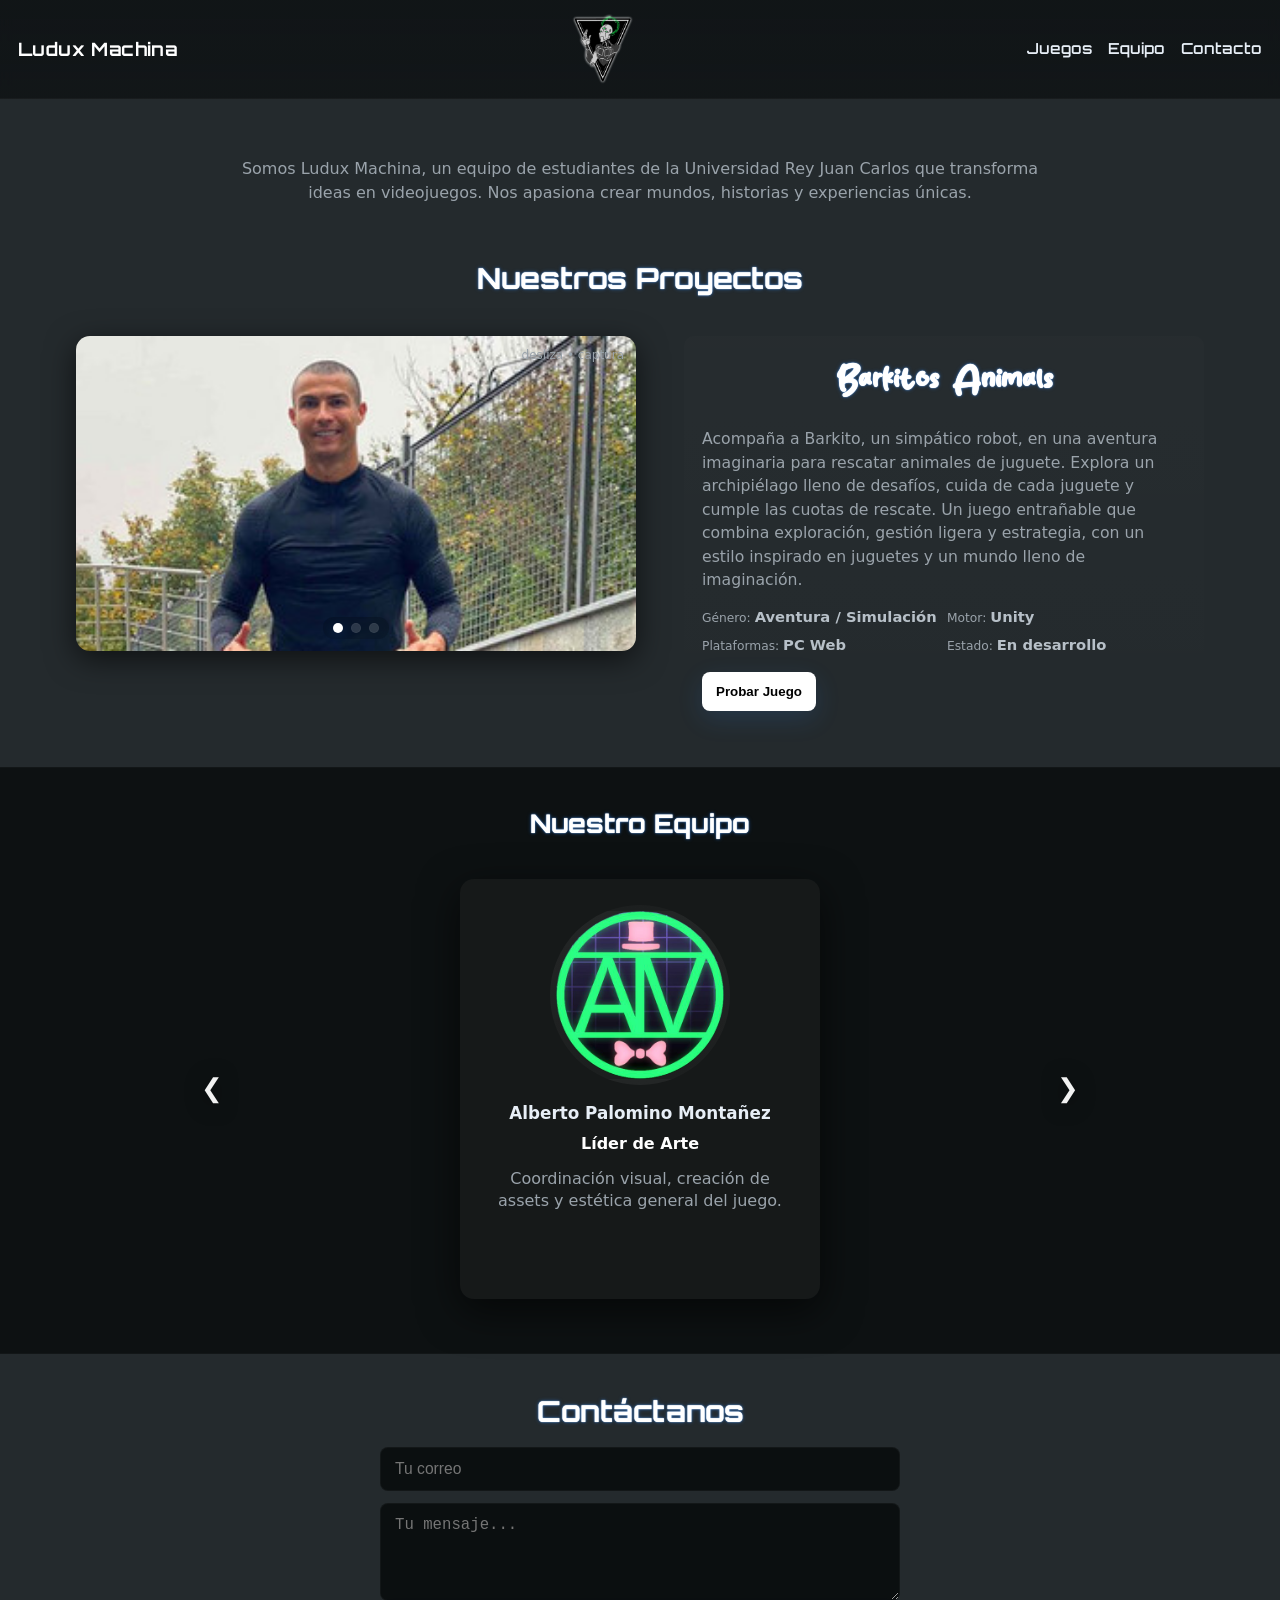
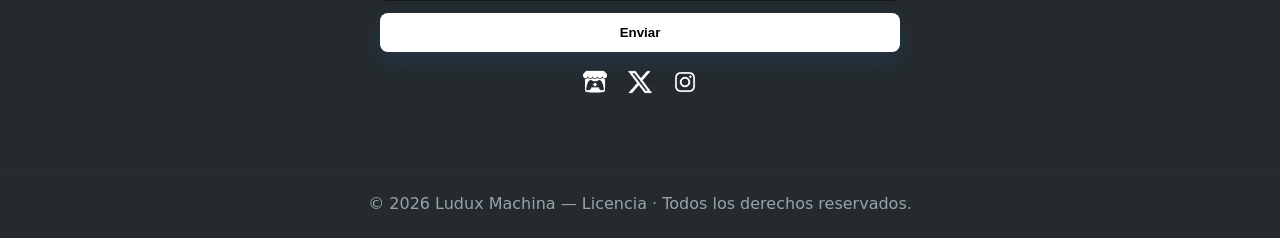
==== index.html @ 6dddde3b "Add files via upload" ====
<!DOCTYPE html>
<html lang="es">
<head>
  <meta charset="utf-8" />
  <meta name="viewport" content="width=device-width,initial-scale=1" />
  <title>Ludux Machina</title>
  <link rel="stylesheet" href="css/style.css" />
</head>
<body>

  <nav>
    
    <div class="logo">Ludux Machina</div>
    <img src="img/logo.png" alt="Ludux Machina Logo" style="height:70px; text-align:center;">
    <div class="nav-links">
      <a href="#juegos">Juegos</a>
      <a href="#equipo">Equipo</a>
      <a href="#contacto">Contacto</a>
    </div>
  </nav>

  <header class="hero">
    <p>Somos Ludux Machina, un equipo de estudiantes de la Universidad Rey Juan Carlos que transforma ideas en videojuegos.
        Nos apasiona crear mundos, historias y experiencias únicas.</p>
  </header>

  <h2 id="games-title" class="title">Nuestros Proyectos</h2>
  <!-- GAMES section -->
  <section id="juegos" class="section games" aria-labelledby="games-title">
    <div class="carousel-wrap" aria-hidden="false">
      <div class="carousel-track" id="carouselTrack">
        <!-- placeholders; replace URLs with real screenshots -->
        <div class="carousel-item"><img src="img/bicho.jpg" alt="Barkitos captura 1"></div>
        <div class="carousel-item"><img src="img/bicho.jpg" alt="Barkitos captura 2"></div>
        <div class="carousel-item"><img src="img/bicho.jpg" alt="Barkitos captura 3"></div>
      </div>

      <div class="dots" id="dots" aria-hidden="false" title="Navegación de capturas"></div>
      <div class="swipe-hint">desliza • captura</div>
    </div>

    <aside class="game-info" role="complementary">
      <h2 id="game-title">Barkitos Animals</h2>
        <p>Acompaña a Barkito, un simpático robot, en una aventura imaginaria para rescatar animales de juguete. Explora un archipiélago lleno de desafíos, cuida de cada juguete y cumple las cuotas de rescate.
            Un juego entrañable que combina exploración, gestión ligera y estrategia, con un estilo inspirado en juguetes y un mundo lleno de imaginación.
        </p>
      <div class="meta">
        <div><small>Género: </small><strong>Aventura / Simulación</strong></div>
        <div><small>Motor: </small><strong>Unity</strong></div>
        <div><small>Plataformas: </small><strong>PC Web</strong></div>
        <div><small>Estado: </small><strong>En desarrollo</strong></div>
      </div>
    <!-- Botón para probar el juego -->
        <button id="playGameBtn" class="btn" style="margin-top:16px; color:#000">Probar Juego</button>
    </aside>
    </section>

    <!-- Modal -->
    <div id="gameModal" style="display:none; position:fixed; top:0; left:0; width:100%; height:100%; background:rgba(0,0,0,0.85); justify-content:center; align-items:center; z-index:1000;">
    <div style="position:relative; width:95%; max-width:1200px; aspect-ratio:16/9; background:#000; border-radius:12px; overflow:hidden;">
        <button id="closeModal" style="position:absolute; top:10px; right:12px; z-index:10; font-size:24px; color:#fff; background:transparent; border:none; cursor:pointer;">&times;</button>
        <iframe src="https://itch.io/embed-upload/15292426?color=333333" allowfullscreen
        style="width:100%; height:100%; border:0; display:block;"></iframe>
    </div>
    </div>

  <!-- TEAM section -->
  <section id="equipo" class="team" aria-labelledby="team-title">
    <h2 id="team-title" class="title">Nuestro Equipo</h2>

    <div class="team-shell" role="region" aria-roledescription="carrusel de equipo" aria-label="Miembros del equipo">
      <button class="arrow-btn arrow-left" id="prevBtn" aria-label="Anterior miembro">&#10094;</button>

      <div id="memberArea" class="member-card" aria-live="polite">
        <!-- content injected by JS -->
        <div class="member-photo"><img src="img/bicho.jpg" alt=""></div>
        <div class="member-name">Nombre Apellido</div>
        <div class="member-role">Rol</div>
        <div class="member-bio">Breve descripción del rol y responsabilidades dentro del equipo.</div>
      </div>

      <button class="arrow-btn arrow-right" id="nextBtn" aria-label="Siguiente miembro">&#10095;</button>
    </div>
  </section>

  <!-- CONTACT -->
  <section id="contacto" class="contact">
    <h2 class="title">Contáctanos</h2>
    <form id="contactForm" 
          action="https://formspree.io/f/mkgknqwv" 
          method="POST">
      <input type="email" name="email" placeholder="Tu correo" required>
      <textarea name="message" rows="4" placeholder="Tu mensaje..." required></textarea>
      <button class="btn" type="submit" style="color: #000;">Enviar</button>
    </form>

    <div style="text-align:center; margin-top:18px;">
        <a class="social" href="https://ludux-machina.itch.io/" aria-label="Itch.io"><img src="img/rss/itch.png" alt="Itch.io" style="width:24px; height:24px;"></a>
        <a class="social" href="https://x.com/LuduxMachina" aria-label="X"><img src="img/rss/tw.png" alt="X" style="width:24px; height:24px;"></a>
        <a class="social" href="https://www.instagram.com/luduxmachina/#" aria-label="IG"><img src="img/rss/ig.png" alt="Instagram" style="width:24px; height:24px;"></a>
    </div>
  </section>

  <footer>
    © <span id="year"></span> Ludux Machina — Licencia &middot; Todos los derechos reservados.
  </footer>

  <script>
    // ---------- YEAR ----------
    document.getElementById('year').textContent = new Date().getFullYear();

    // ---------- Game carousel ----------
    (function(){
      const track = document.getElementById('carouselTrack');
      const items = Array.from(track.children);
      const dotsContainer = document.getElementById('dots');
      const itemWidth = 560; // same as CSS width
      let current = 0;
      let autoplay = true;
      let timer = null;

      // create dots
      items.forEach((it, i) => {
        const d = document.createElement('div');
        d.className = 'dot' + (i===0 ? ' active' : '');
        d.dataset.index = i;
        d.addEventListener('click', ()=> { goTo(i); restart(); });
        dotsContainer.appendChild(d);
      });
      const dots = Array.from(dotsContainer.children);

      function update(){
        track.style.transform = `translateX(${ -current * itemWidth }px)`;
        dots.forEach((d, i) => d.classList.toggle('active', i===current));
      }

      function goTo(i){
        current = (i + items.length) % items.length;
        update();
      }

      function next(){
        current = (current + 1) % items.length;
        update();
      }

      function restart(){
        autoplay = true;
        clearInterval(timer);
        timer = setInterval(()=>{ next(); }, 4200);
      }

      // swipe support (mobile)
      let startX = null;
      track.addEventListener('touchstart', (e)=>{
        startX = e.touches[0].clientX;
        clearInterval(timer); autoplay = false;
      }, {passive:true});
      track.addEventListener('touchend', (e)=>{
        if (startX === null) return;
        const dx = (e.changedTouches[0].clientX - startX);
        if (dx > 30) { current = (current - 1 + items.length) % items.length; }
        else if (dx < -30) { current = (current + 1) % items.length; }
        update();
        startX = null;
        restart();
      });

      // mouse drag support (desktop)
      let isDown = false, startClientX = 0;
      track.addEventListener('mousedown', (e)=>{
        isDown = true; startClientX = e.clientX; clearInterval(timer);
      });
      window.addEventListener('mouseup', (e)=>{
        if (!isDown) return; isDown = false;
        const dx = e.clientX - startClientX;
        if (dx > 40) current = (current - 1 + items.length) % items.length;
        else if (dx < -40) current = (current + 1) % items.length;
        update(); restart();
      });

      // autoplay
      restart();
    })();

    // ---------- Team carousel (one-by-one with left/right arrows) ----------
    (function(){
      const members = [
        { name: "Alberto Palomino Montañez", role: "Líder de Arte", bio: "Coordinación visual, creación de assets y estética general del juego.", img: "img/MembersImage/Alvert.jpg" },
        { name: "Miguel Lázaro Gil", role: "Líder de Programación", bio: "Arquitectura del código, control de juego e implementación de mecánicas.", img: "img/MembersImage/mig.png" },
        { name: "Alba Poza Vela", role: "Artista / Programadora", bio: "Creación de assets, UI y animación.", img: "img/MembersImage/Alvert.jpg" },
        { name: "Julio Hornos Rodriguez", role: "Artista", bio: "Creación de assets 2D y 3D, fondos y animación.", img: "img/MembersImage/julio.png" },
        { name: "Alvaro Codorniu", role: "Artista", bio: "Diseño visual y animaciones 3D.", img: "img/MembersImage/Alvert.jpg" },
        { name: "Francisco Peña Caldito", role: "Programador", bio: "Implementación de mecánicas, UI y optimización.", img: "img/MembersImage/Alvert.jpg" }
      ];

      let memberArea = document.getElementById('memberArea');
      const prevBtn = document.getElementById('prevBtn');
      const nextBtn = document.getElementById('nextBtn');
      let idx = 0;
      let animating = false;

      function renderMember(newIdx, direction){
        if (animating) return;
        animating = true;
        const nextData = members[newIdx];

        // create new card element (for animation)
        const newCard = memberArea.cloneNode(true);
        // fill new
        newCard.querySelector('.member-photo img').src = nextData.img;
        newCard.querySelector('.member-photo img').alt = nextData.name;
        newCard.querySelector('.member-name').textContent = nextData.name;
        newCard.querySelector('.member-role').textContent = nextData.role;
        newCard.querySelector('.member-bio').textContent = nextData.bio;

        if (direction === 'right'){
            newCard.classList.add('enter-right');
        } else {
            newCard.classList.add('enter-left');
        }

        // position new card (insert after current)
        memberArea.parentNode.insertBefore(newCard, memberArea.nextSibling);

        // animate old card out
        if (direction === 'right'){ 
            memberArea.classList.add('leave-right'); /* ANTES: leave-left */
        } else { 
            memberArea.classList.add('leave-left'); /* ANTES: leave-right */
        }

        // after animation, remove old and keep new as #memberArea
        setTimeout(()=>{
            memberArea.remove();

            newCard.id = 'memberArea';

            memberArea = newCard; 

            animating = false;
        }, 480);

        idx = newIdx;
      }

      function attachEventsToButtons(){
        // reassign element variables
        const newPrev = document.getElementById('prevBtn');
        const newNext = document.getElementById('nextBtn');
        // click handlers already attached below, they use global idx and functions
      }

      function goNext(){
        const nextIdx = (idx + 1) % members.length;
        renderMember(nextIdx, 'right');
      }
      function goPrev(){
        const prevIdx = (idx - 1 + members.length) % members.length;
        renderMember(prevIdx, 'left');
      }

      // initial populate
      (function init(){
        const m = members[0];
        memberArea.querySelector('.member-photo img').src = m.img;
        memberArea.querySelector('.member-photo img').alt = m.name;
        memberArea.querySelector('.member-name').textContent = m.name;
        memberArea.querySelector('.member-role').textContent = m.role;
        memberArea.querySelector('.member-bio').textContent = m.bio;
      })();

      prevBtn.addEventListener('click', ()=> { if (!animating) goPrev(); });
      nextBtn.addEventListener('click', ()=> { if (!animating) goNext(); });

      // keyboard arrows
      window.addEventListener('keydown', (e)=>{
        if (e.key === 'ArrowLeft') prevBtn.click();
        if (e.key === 'ArrowRight') nextBtn.click();
      });
    })();
    
    //para el iFrame
    const playBtn = document.getElementById('playGameBtn');
    const modal = document.getElementById('gameModal');
    const closeModal = document.getElementById('closeModal');

    playBtn.addEventListener('click', () => {
    modal.style.display = 'flex';
    });

    closeModal.addEventListener('click', () => {
    modal.style.display = 'none';
    });

    // Opcional: cerrar modal al hacer clic fuera del contenido
    modal.addEventListener('click', (e) => {
    if(e.target === modal) modal.style.display = 'none';
    });
  </script>
</body>
</html>
---- css/style.css ----
@import url('https://fonts.googleapis.com/css2?family=Orbitron:wght@400;500;700&display=swap');
@font-face {
  font-family: 'Cakecafe';
  src: url('../fonts/Cakecafe.ttf') format('truetype');
  font-weight: normal;
  font-style: normal;
  font-display: swap;
}

:root{
  --bg:#242a2d;
  --card:#161919;
  --accent:#ffffff;
  --muted:#9aa3ab;
  --text:#e7eef6;
}
*{box-sizing:border-box}
html,body{height:100%;margin:0;font-family:Inter, Rubik, system-ui, -apple-system, "Segoe UI", Roboto, "Helvetica Neue", Arial;}
body{
  background:var(--bg);
  color:var(--text);
  -webkit-font-smoothing:antialiased;
  -moz-osx-font-smoothing:grayscale;
  line-height:1.5;
}

/* NAV */
nav{
  position:sticky; top:0; z-index:80;
  background:linear-gradient(180deg, rgba(15,19,21,0.9), rgba(15,19,21,0.85));
  border-bottom:1px solid rgba(255,255,255,0.03);
  backdrop-filter: blur(6px);
  font-family: 'Orbitron', sans-serif;
  display:flex; align-items:center; justify-content:space-between;
  padding:14px 18px;
}
.logo{font-family: 'Orbitron', sans-serif; font-weight:700; color:var(--accent); font-size:1.15rem; letter-spacing:0.4px}
.nav-links{display:flex; gap:16px; align-items:center}
.nav-links a{color:var(--text); text-decoration:none; font-weight:600; font-size:0.95rem}
.nav-links a:hover{color:var(--accent)}

/* HERO */
.hero{padding:48px 18px 28px; text-align:center}
.hero h1{font-family:Rubik,Inter; margin:0; font-size:2.2rem; color:var(--accent)}
.hero p{max-width:820px;margin:10px auto 0;color:var(--muted); font-size:1rem}

/* LAYOUT: juegos + info (mobile first) */
.section{
  max-width:1200px; margin:36px auto; padding:0 18px;
}

/* JUEGOS: carousel left, info right on wide screens */
.games {
  display:flex; flex-direction:column; gap:20px; align-items:center;
}

@media(min-width:920px){
  .games{flex-direction:row; align-items:flex-start; justify-content:center; gap:48px}
}

/* carousel visual */
.carousel-wrap{
    width: 560px; 
    height: 315px; 
    border-radius:14px; background:var(--card);
    overflow:hidden; position:relative; box-shadow: 0 8px 30px rgba(0,0,0,0.6);
    display:flex; align-items:center; justify-content:center;
}
.carousel-track{
  display:flex; transition:transform .55s cubic-bezier(.2,.9,.2,1);
  height:100%;
}
.carousel-item{
    min-width: 560px; 
    height: 315px; 
    user-select:none; position:relative;
}
.carousel-item img{
  width:100%; height:100%; object-fit:cover; display:block;
}

/* dots */
.dots{
  position:absolute; bottom:12px; left:50%; transform:translateX(-50%);
  display:flex; gap:8px; align-items:center;
  background:linear-gradient(180deg, rgba(0,0,0,0.18), rgba(0,0,0,0.12));
  padding:6px 10px; border-radius:999px;
  backdrop-filter: blur(6px);
}
.dot{
  width:10px; height:10px; border-radius:50%; background:rgba(255,255,255,0.15);
  border:1px solid rgba(255,255,255,0.04); cursor:pointer;
}
.dot.active{background:var(--accent); box-shadow:0 4px 12px rgba(47,140,255,0.18)}

/* swipe hint (tiny) */
.swipe-hint{position:absolute; top:10px; right:12px; font-size:12px; color:var(--muted)}

.title {
  font-family: 'Orbitron', sans-serif;
  text-align: center;
  color: var(--accent);
  margin-bottom: 24px;
  font-size: 1.8rem;
  text-shadow:
    0 0 1px var(--accent),
    0 0 2px rgba(47,140,255,0.6),
    0 0 4px rgba(47,140,255,0.4);
}

#game-title {
  font-family: 'Cakecafe', sans-serif;
  text-align: center;
  color: var(--accent);
  margin-bottom: 24px;
  font-size: 1.8rem;
  text-shadow:
    0 0 1px var(--accent),
    0 0 2px rgba(47,140,255,0.6),
    0 0 4px rgba(47,140,255,0.4);
}
/* game info box */
.game-info{
  max-width:520px; background:linear-gradient(180deg, rgba(255,255,255,0.01), rgba(255,255,255,0.00));
  padding:18px; border-radius:10px;
}
.game-info h2{margin:6px 0; color:var(--accent); font-size:1.6rem}
.game-info p{color:var(--muted); margin:10px 0 14px; font-size:0.98rem}
.meta{display:grid; gap:6px; grid-template-columns:1fr 1fr; color:#b7c0c8; font-size:0.92rem}
.meta small{color:#9aa3ab}

/* TEAM */
.team{
  margin-top:38px; padding:36px 18px; background:#0d1112; border-top:1px solid rgba(255,255,255,0.02);
  border-bottom:1px solid rgba(255,255,255,0.02);
}
.team h2{text-align:center; color:var(--accent); margin:0 0 18px; font-size:1.6rem}

.team-shell{
    max-width:760px; margin:0 auto; 
    display: grid; 
    place-items: center; 
    position:relative;
    padding:18px 8px;
}

/* central card for a single member */
.member-card{
    width:360px; height:420px; background:var(--card); border-radius:14px; padding:20px;
    box-shadow: 0 12px 40px rgba(0,0,0,0.6);
    display:flex; flex-direction:column; align-items:center; justify-content:flex-start;
    position:relative; overflow:visible;
    grid-column: 1 / 1;
    grid-row: 1 / 1;
}

.member-photo{
  width:180px; height:180px; border-radius:999px; overflow:hidden; margin-top:6px; border:6px solid rgba(255,255,255,0.04);
  background:linear-gradient(180deg, rgba(255,255,255,0.02), rgba(0,0,0,0.12));
  display:flex; align-items:center; justify-content:center;
}
.member-photo img{width:100%; height:100%; object-fit:cover; display:block}

.member-name{margin-top:16px; font-weight:700; color:var(--text); font-size:1.05rem}
.member-role{color:var(--accent); margin-top:6px; font-weight:600}
.member-bio{color:var(--muted); margin-top:12px; text-align:center; padding:0 6px; line-height:1.4}

/* arrows placed outside like the image */
.arrow-btn{
  position:absolute; top:50%; transform:translateY(-50%);
  background:transparent; border:0; color:rgba(255,255,255,0.95);
  width:44px; height:60px; display:flex; align-items:center; justify-content:center;
  font-size:26px; transition:all .18s ease;
  filter:drop-shadow(0 2px 10px rgba(0,0,0,0.6));
}
.arrow-btn:hover{transform:translateY(-50%) scale(1.06)}
.arrow-left{left:-70px}
.arrow-right{right:-70px}

/* for small screens, bring arrows closer */
@media(max-width:520px){
  .arrow-left{left:6px}
  .arrow-right{right:6px}
  .member-card{width:88%; height:auto; padding:18px}
  .member-photo{width:140px; height:140px}
}

/* member animation states (fade + slide) */
.member-card.enter-left{animation:enter-left .52s both cubic-bezier(.2,.9,.2,1)}
.member-card.enter-right{animation:enter-right .52s both cubic-bezier(.2,.9,.2,1)}
.member-card.leave-left{animation:leave-left .48s both cubic-bezier(.2,.9,.2,1)}
.member-card.leave-right{animation:leave-right .48s both cubic-bezier(.2,.9,.2,1)}

@keyframes enter-left{
  from{opacity:0; transform:translateX(-24px) scale(.99)}
  to{opacity:1; transform:translateX(0) scale(1)}
}
@keyframes enter-right{
  from{opacity:0; transform:translateX(24px) scale(.99)}
  to{opacity:1; transform:translateX(0) scale(1)}
}
@keyframes leave-left{
  from{opacity:1; transform:translateX(0) scale(1)}
  to{opacity:0; transform:translateX(30px) scale(.98)}
}
@keyframes leave-right{
  from{opacity:1; transform:translateX(0) scale(1)}
  to{opacity:0; transform:translateX(-30px) scale(.98)}
}

/* CONTACT + FOOTER */
.contact{max-width:720px; margin:36px auto; padding:0 18px 36px}
.contact h2{color:var(--accent); text-align:center; margin-bottom:14px}
.contact form{display:flex; flex-direction:column; gap:12px; max-width:520px; margin:0 auto}
input,textarea{
  background:#0b0f10; border:1px solid rgba(255,255,255,0.03); color:var(--text);
  padding:12px 14px; border-radius:8px; font-size:0.98rem;
}
.btn{
  background:var(--accent); border:0; color:white; padding:12px 14px; border-radius:8px; font-weight:700; cursor:pointer;
  box-shadow: 0 8px 26px rgba(47,140,255,0.14);
}

footer{padding:18px; color:#97a3ab; text-align:center; border-top:1px solid rgba(255,255,255,0.02)}
a.social{color:var(--accent); margin:0 8px; text-decoration:none; font-size:18px}
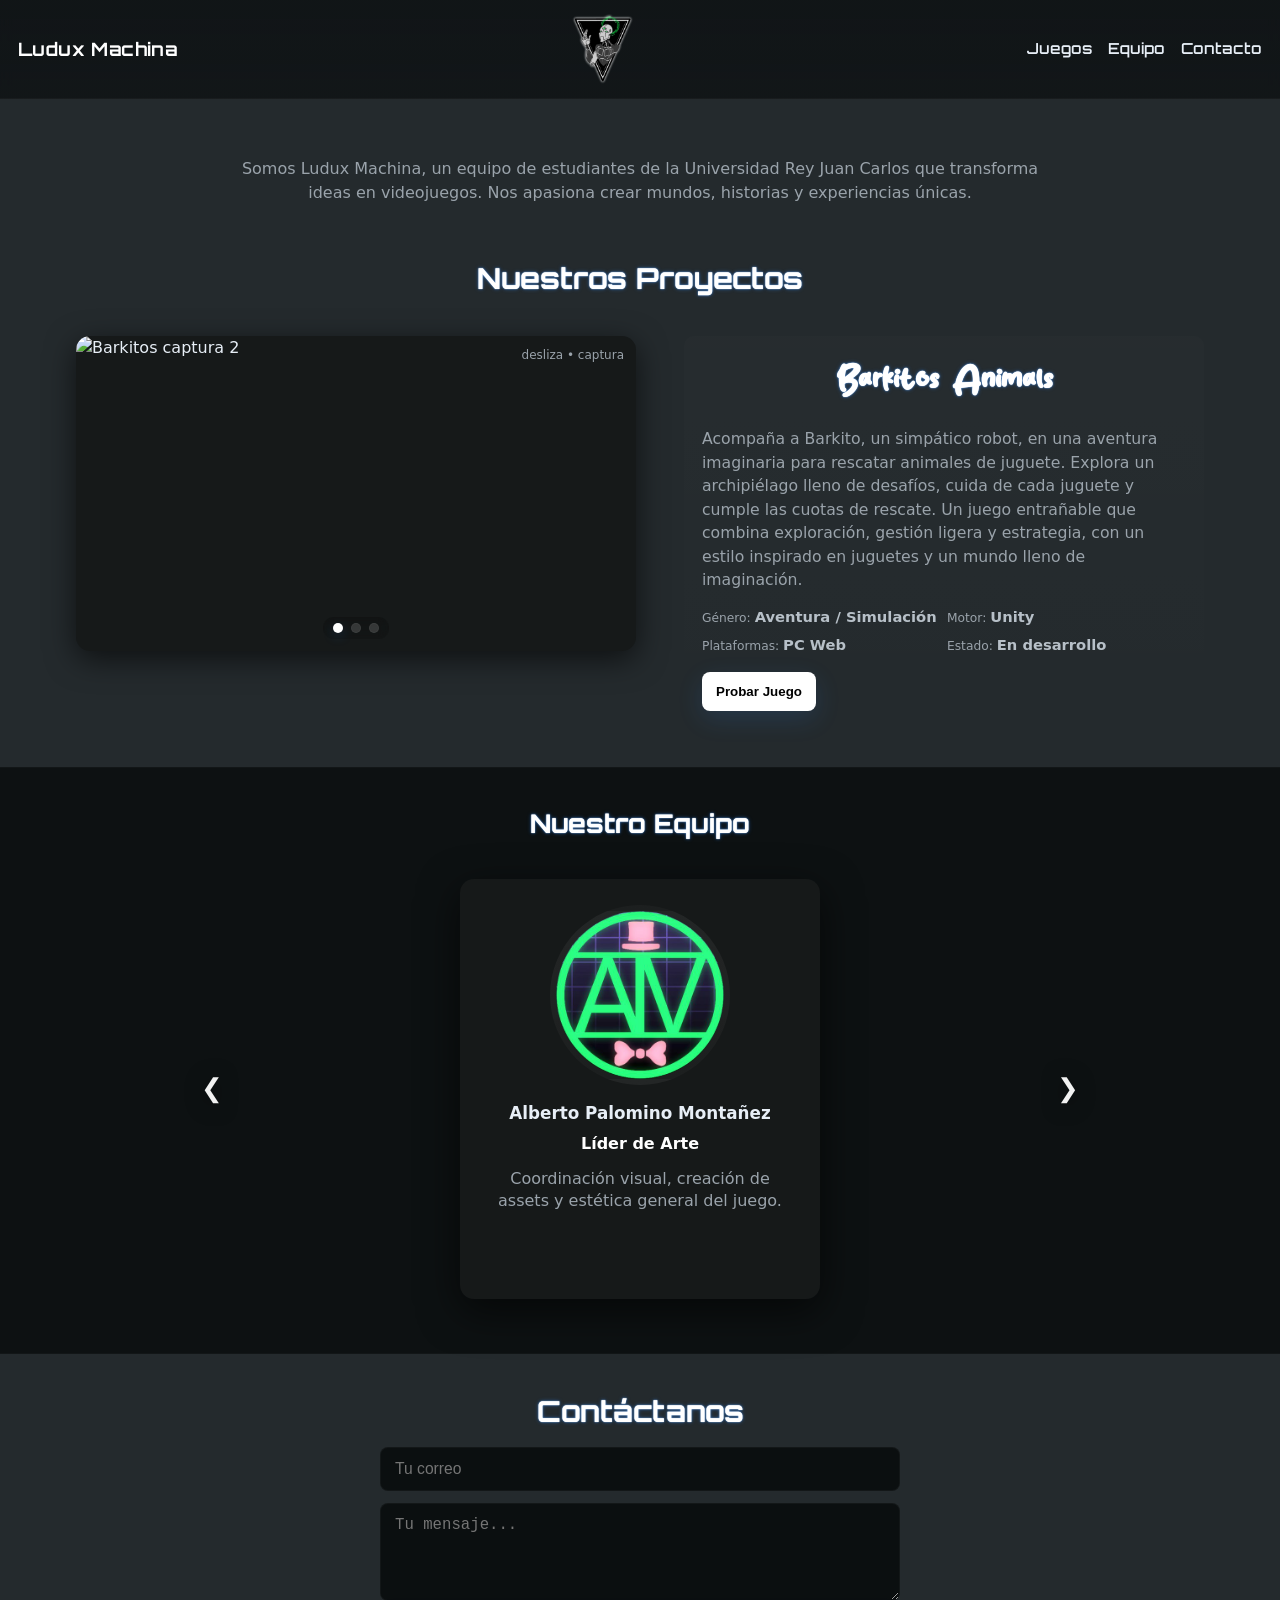
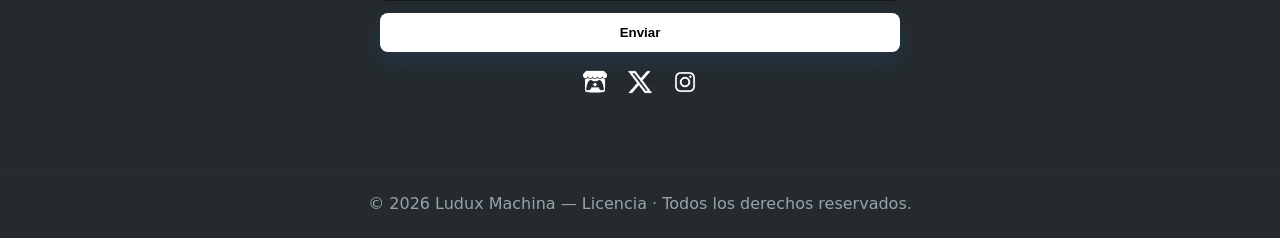
==== commit 5580ad86: "Add files via upload" ====
--- a/index.html
+++ b/index.html
@@ -30,9 +30,10 @@
     <div class="carousel-wrap" aria-hidden="false">
       <div class="carousel-track" id="carouselTrack">
         <!-- placeholders; replace URLs with real screenshots -->
-        <div class="carousel-item"><img src="img/bicho.jpg" alt="Barkitos captura 1"></div>
-        <div class="carousel-item"><img src="img/bicho.jpg" alt="Barkitos captura 2"></div>
-        <div class="carousel-item"><img src="img/bicho.jpg" alt="Barkitos captura 3"></div>
+        <div class="carousel-item"><img src="img/Icono2.png" alt="Barkitos captura 1"></div>
+        <div class="carousel-item"><img src="img/Icono1.png" alt="Barkitos captura 2"></div>
+        <div class="carousel-item"><img src="img/Icono3.png" alt="Barkitos captura 3"></div>
+        
       </div>
 
       <div class="dots" id="dots" aria-hidden="false" title="Navegación de capturas"></div>
@@ -114,10 +115,20 @@
       const track = document.getElementById('carouselTrack');
       const items = Array.from(track.children);
       const dotsContainer = document.getElementById('dots');
-      const itemWidth = 560; // same as CSS width
+      const carouselWrap = track.parentElement; // obtener el contenedor
+      let itemWidth = 560; // valor por defecto
       let current = 0;
       let autoplay = true;
       let timer = null;
+
+      // Función para obtener el ancho real
+      function updateItemWidth(){
+        itemWidth = carouselWrap.offsetWidth;
+      }
+
+      // Actualizar al cargar y en resize
+      updateItemWidth();
+      window.addEventListener('resize', updateItemWidth);
 
       // create dots
       items.forEach((it, i) => {
@@ -188,10 +199,10 @@
       const members = [
         { name: "Alberto Palomino Montañez", role: "Líder de Arte", bio: "Coordinación visual, creación de assets y estética general del juego.", img: "img/MembersImage/Alvert.jpg" },
         { name: "Miguel Lázaro Gil", role: "Líder de Programación", bio: "Arquitectura del código, control de juego e implementación de mecánicas.", img: "img/MembersImage/mig.png" },
-        { name: "Alba Poza Vela", role: "Artista / Programadora", bio: "Creación de assets, UI y animación.", img: "img/MembersImage/Alvert.jpg" },
+        { name: "Alba Poza Vela", role: "Artista / Programadora", bio: "Creación de assets, UI y animación.", img: "img/MembersImage/alba.jpg" },
         { name: "Julio Hornos Rodriguez", role: "Artista", bio: "Creación de assets 2D y 3D, fondos y animación.", img: "img/MembersImage/julio.png" },
-        { name: "Alvaro Codorniu", role: "Artista", bio: "Diseño visual y animaciones 3D.", img: "img/MembersImage/Alvert.jpg" },
-        { name: "Francisco Peña Caldito", role: "Programador", bio: "Implementación de mecánicas, UI y optimización.", img: "img/MembersImage/Alvert.jpg" }
+        { name: "Alvaro Codorniu", role: "Artista", bio: "Diseño visual y animaciones 3D.", img: "img/MembersImage/alvaro.jpg" },
+        { name: "Francisco Peña Caldito", role: "Programador", bio: "Implementación de mecánicas, UI y optimización.", img: "img/MembersImage/fran.png" }
       ];
 
       let memberArea = document.getElementById('memberArea');
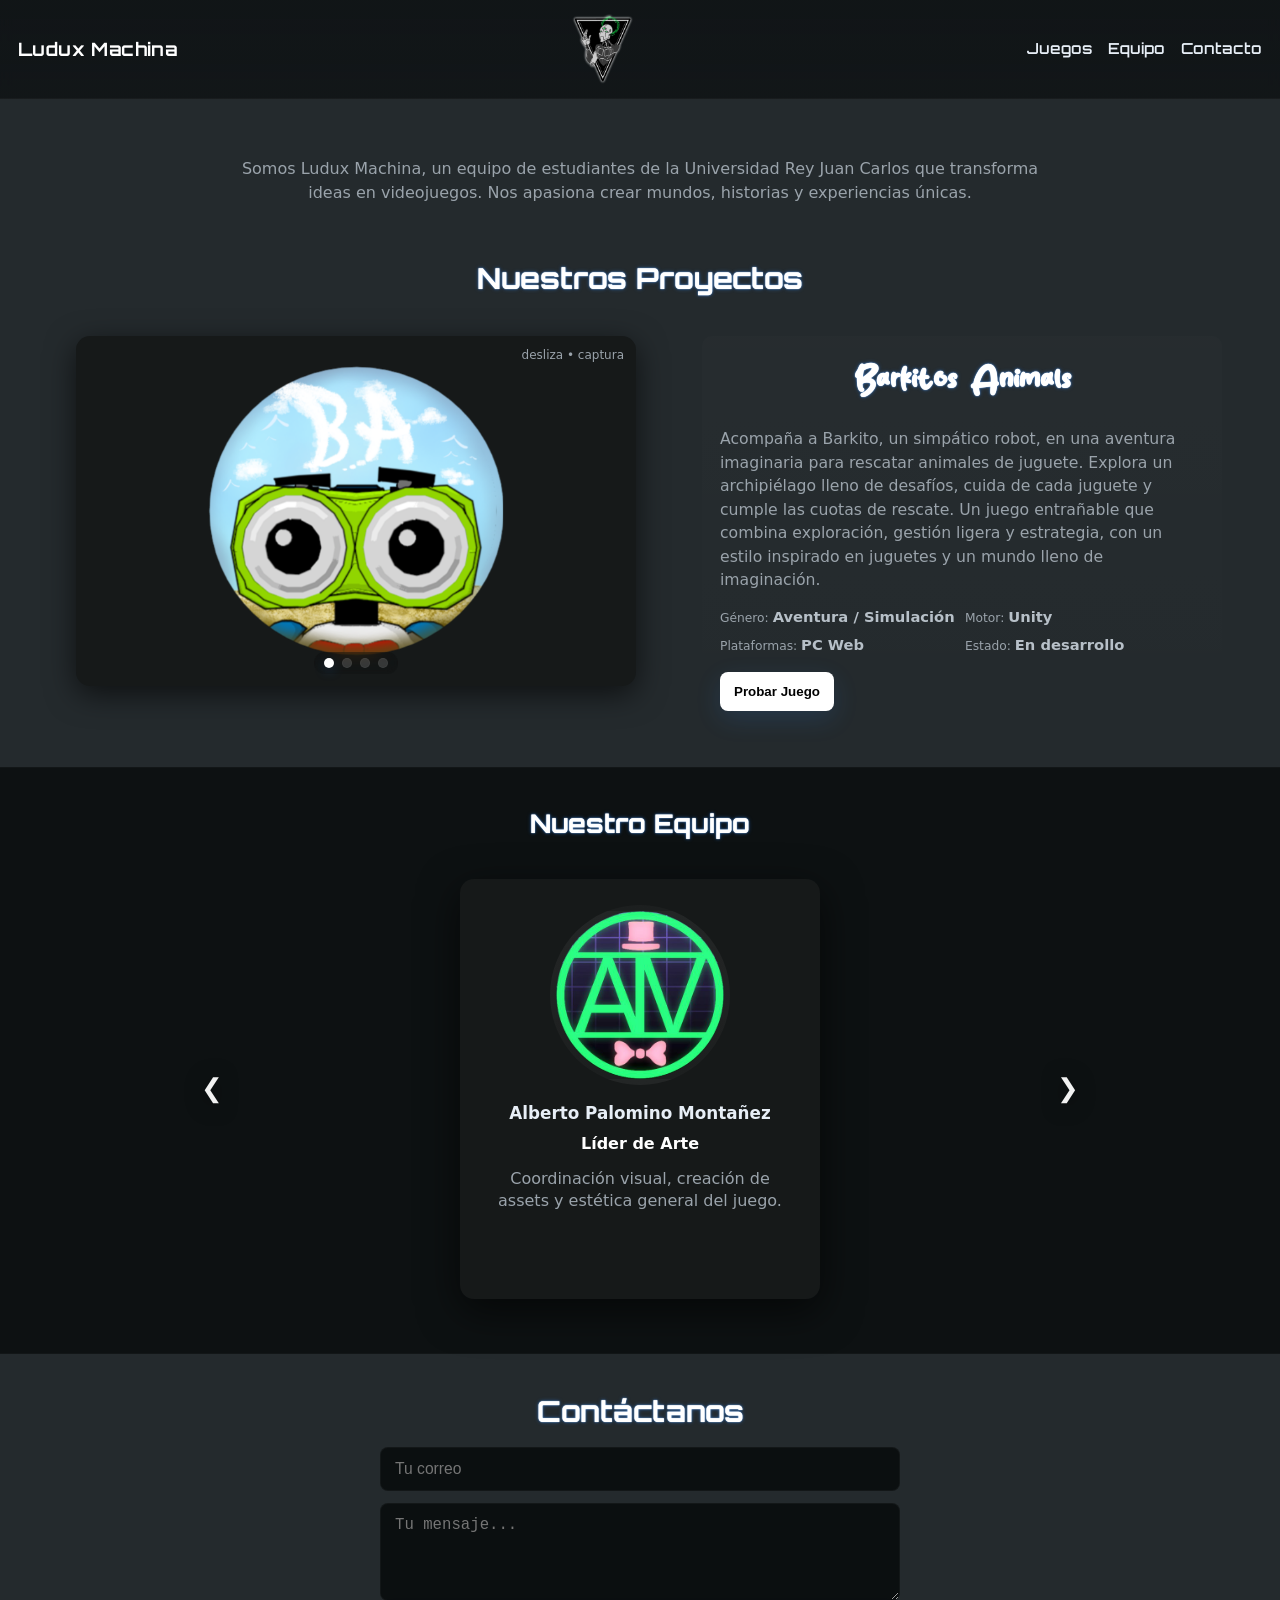
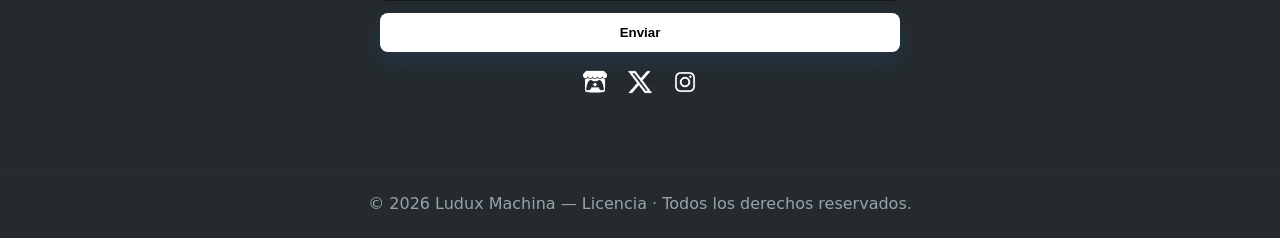
==== commit 23290184: "Problema imagenes slider solucionado" ====
--- a/index.html
+++ b/index.html
@@ -33,6 +33,7 @@
         <div class="carousel-item"><img src="img/Icono2.png" alt="Barkitos captura 1"></div>
         <div class="carousel-item"><img src="img/Icono1.png" alt="Barkitos captura 2"></div>
         <div class="carousel-item"><img src="img/Icono3.png" alt="Barkitos captura 3"></div>
+        <div class="carousel-item"><img src="img/bicho.jpg" alt="Barkitos captura bicho"></div>
         
       </div>
 
--- a/css/style.css
+++ b/css/style.css
@@ -58,25 +58,44 @@
   .games{flex-direction:row; align-items:flex-start; justify-content:center; gap:48px}
 }
 
-/* carousel visual */
-.carousel-wrap{
-    width: 560px; 
-    height: 315px; 
-    border-radius:14px; background:var(--card);
-    overflow:hidden; position:relative; box-shadow: 0 8px 30px rgba(0,0,0,0.6);
-    display:flex; align-items:center; justify-content:center;
-}
-.carousel-track{
-  display:flex; transition:transform .55s cubic-bezier(.2,.9,.2,1);
-  height:100%;
-}
-.carousel-item{
-    min-width: 560px; 
-    height: 315px; 
-    user-select:none; position:relative;
-}
-.carousel-item img{
-  width:100%; height:100%; object-fit:cover; display:block;
+/* 1. El ABUELO (Contenedor): Define la altura fija */
+.carousel-wrap {
+    width: 100%;            
+    max-width: 560px;       
+    /*height: 380px;          /* <--- Altura MAESTRA definida aquí */
+    aspect-ratio: 16 / 10;
+    border-radius: 14px; 
+    background: var(--card);
+    overflow: hidden;       
+    position: relative; 
+    box-shadow: 0 8px 30px rgba(0,0,0,0.6);
+    margin: 0 auto;         
+}
+
+/* 2. EL PADRE (Pista): Debe heredar la altura del abuelo */
+.carousel-track {
+    display: flex; 
+    width: 100%;            
+    height: 100%;           /* <--- IMPORTANTE: Hereda los 315px del wrap */
+    transition: transform .55s cubic-bezier(.2,.9,.2,1);
+}
+
+/* 3. EL HIJO (Item): Debe heredar la altura de la pista */
+.carousel-item {
+    flex: 0 0 100%;      
+    width: 100%;         
+    max-width: 100%;     
+    height: 100%;        /* <--- IMPORTANTE: Hereda el 100% de altura */
+    user-select: none; 
+    position: relative;
+}
+
+/* 4. LA NIETA (Imagen): Debe llenar al hijo */
+.carousel-item img {
+    width: 100%; 
+    height: 100%;        /* <--- IMPORTANTE: Fuerza a la imagen a medir 315px */
+    object-fit:contain;   /* <--- MAGIA: Recorta lo que sobre para no deformar la imagen */
+    display: block;      /* Elimina espacios blancos fantasma debajo de la imagen */
 }
 
 /* dots */
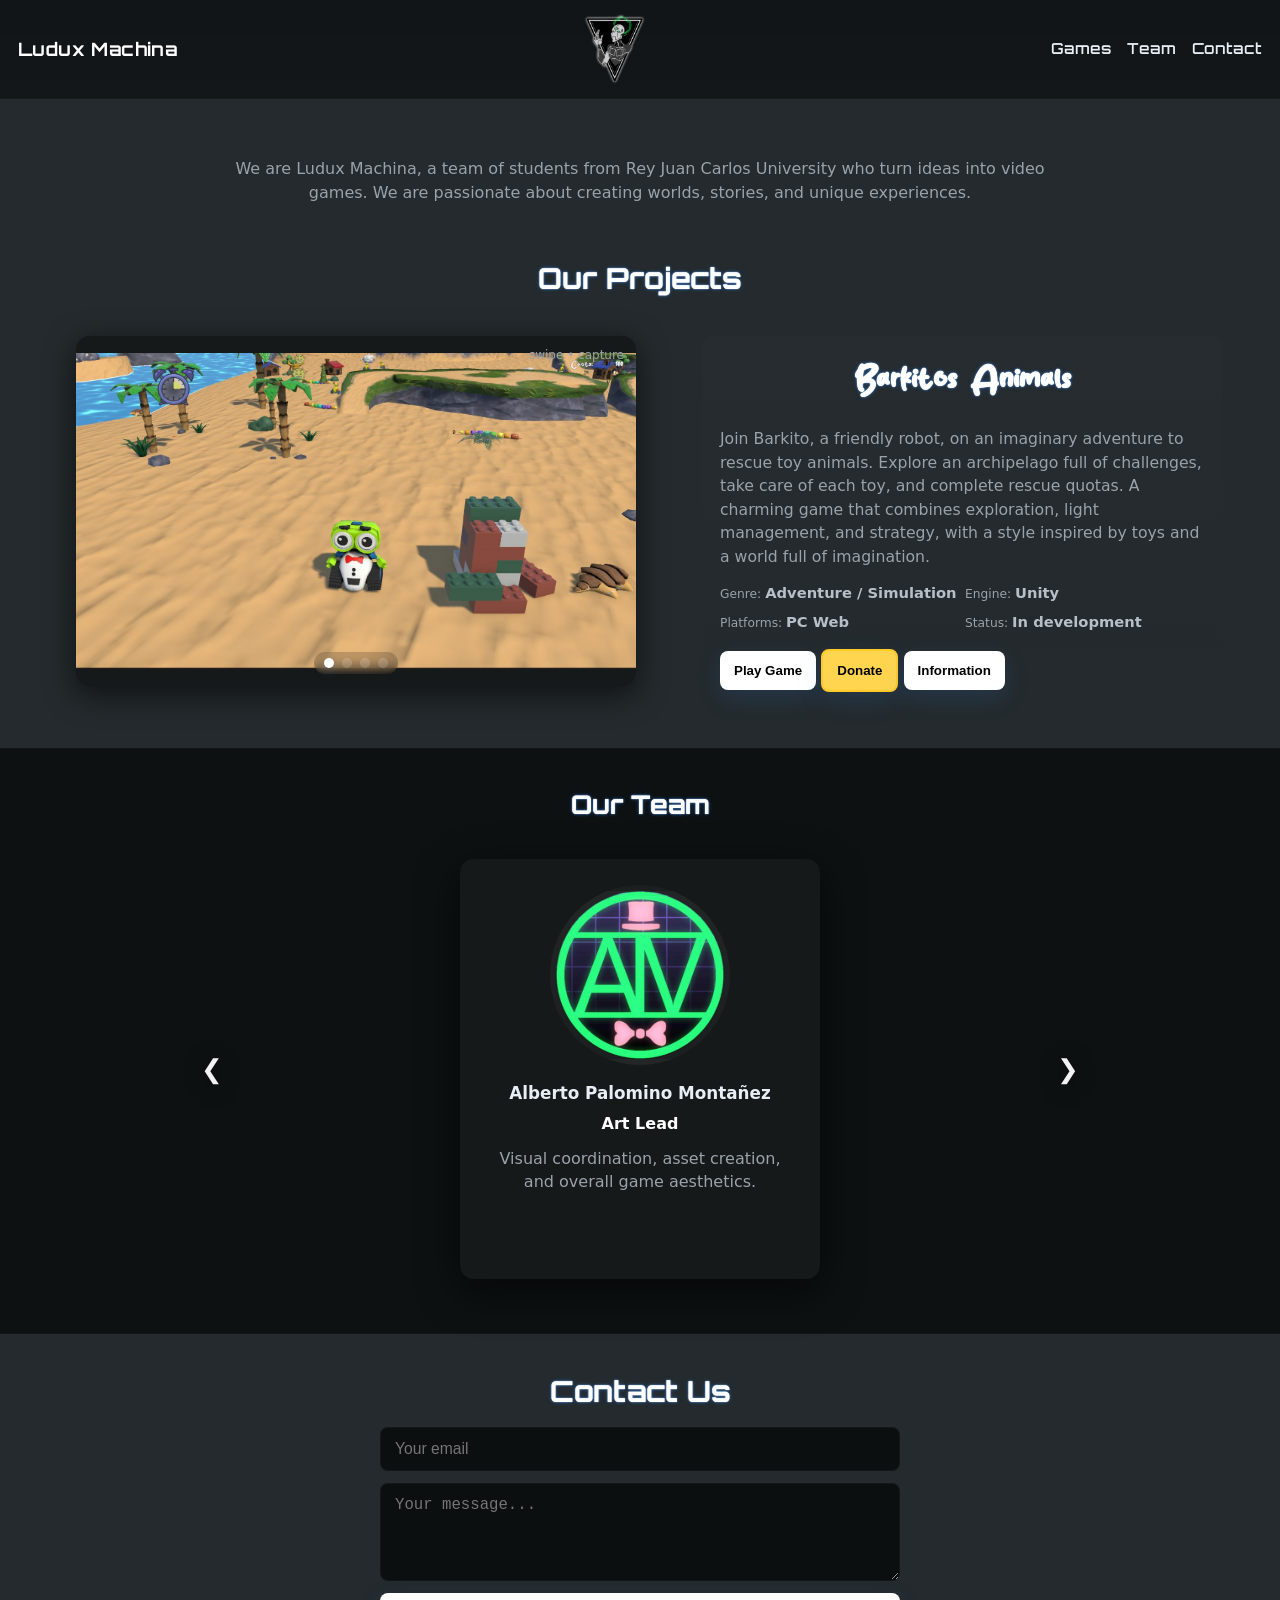
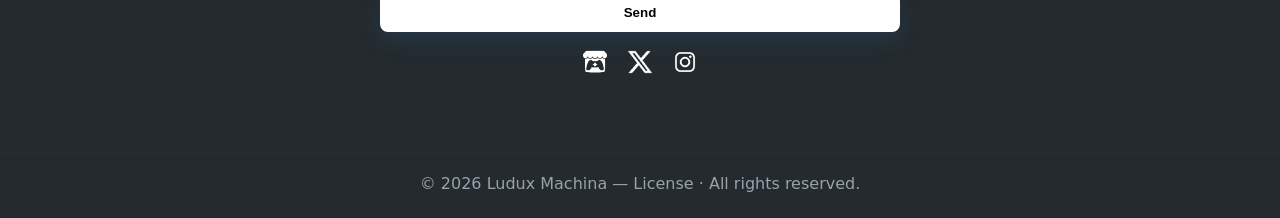
==== commit a0dffb24: "InfoPage" ====
--- a/index.html
+++ b/index.html
@@ -1,5 +1,5 @@
 <!DOCTYPE html>
-<html lang="es">
+<html lang="en">
 <head>
   <meta charset="utf-8" />
   <meta name="viewport" content="width=device-width,initial-scale=1" />
@@ -9,91 +9,104 @@
 <body>
 
   <nav>
-    
     <div class="logo">Ludux Machina</div>
     <img src="img/logo.png" alt="Ludux Machina Logo" style="height:70px; text-align:center;">
     <div class="nav-links">
-      <a href="#juegos">Juegos</a>
-      <a href="#equipo">Equipo</a>
-      <a href="#contacto">Contacto</a>
+      <a href="#juegos">Games</a>
+      <a href="#equipo">Team</a>
+      <a href="#contacto">Contact</a>
     </div>
   </nav>
 
   <header class="hero">
-    <p>Somos Ludux Machina, un equipo de estudiantes de la Universidad Rey Juan Carlos que transforma ideas en videojuegos.
-        Nos apasiona crear mundos, historias y experiencias únicas.</p>
+    <p>We are Ludux Machina, a team of students from Rey Juan Carlos University who turn ideas into video games.
+       We are passionate about creating worlds, stories, and unique experiences.</p>
   </header>
 
-  <h2 id="games-title" class="title">Nuestros Proyectos</h2>
-  <!-- GAMES section -->
+  <h2 id="games-title" class="title">Our Projects</h2>
+
   <section id="juegos" class="section games" aria-labelledby="games-title">
     <div class="carousel-wrap" aria-hidden="false">
       <div class="carousel-track" id="carouselTrack">
-        <!-- placeholders; replace URLs with real screenshots -->
-        <div class="carousel-item"><img src="img/Icono2.png" alt="Barkitos captura 1"></div>
-        <div class="carousel-item"><img src="img/Icono1.png" alt="Barkitos captura 2"></div>
-        <div class="carousel-item"><img src="img/Icono3.png" alt="Barkitos captura 3"></div>
-        <div class="carousel-item"><img src="img/bicho.jpg" alt="Barkitos captura bicho"></div>
-        
+        <div class="carousel-item"><img src="img/Cap1.jpg" alt="Barkitos screenshot 1"></div>
+        <div class="carousel-item"><img src="img/Cap2.jpg" alt="Barkitos screenshot 2"></div>
+        <div class="carousel-item"><img src="img/Cap3.jpg" alt="Barkitos screenshot 3"></div>
+        <div class="carousel-item"><img src="img/Cap4.jpg" alt="Barkitos screenshot 4"></div>
       </div>
 
-      <div class="dots" id="dots" aria-hidden="false" title="Navegación de capturas"></div>
-      <div class="swipe-hint">desliza • captura</div>
+      <div class="dots" id="dots" aria-hidden="false" title="Screenshot navigation"></div>
+      <div class="swipe-hint">swipe • capture</div>
     </div>
 
     <aside class="game-info" role="complementary">
       <h2 id="game-title">Barkitos Animals</h2>
-        <p>Acompaña a Barkito, un simpático robot, en una aventura imaginaria para rescatar animales de juguete. Explora un archipiélago lleno de desafíos, cuida de cada juguete y cumple las cuotas de rescate.
-            Un juego entrañable que combina exploración, gestión ligera y estrategia, con un estilo inspirado en juguetes y un mundo lleno de imaginación.
-        </p>
+      <p>Join Barkito, a friendly robot, on an imaginary adventure to rescue toy animals. Explore an archipelago full of challenges, take care of each toy, and complete rescue quotas.
+         A charming game that combines exploration, light management, and strategy, with a style inspired by toys and a world full of imagination.</p>
+
       <div class="meta">
-        <div><small>Género: </small><strong>Aventura / Simulación</strong></div>
-        <div><small>Motor: </small><strong>Unity</strong></div>
-        <div><small>Plataformas: </small><strong>PC Web</strong></div>
-        <div><small>Estado: </small><strong>En desarrollo</strong></div>
+        <div><small>Genre: </small><strong>Adventure / Simulation</strong></div>
+        <div><small>Engine: </small><strong>Unity</strong></div>
+        <div><small>Platforms: </small><strong>PC Web</strong></div>
+        <div><small>Status: </small><strong>In development</strong></div>
       </div>
-    <!-- Botón para probar el juego -->
-        <button id="playGameBtn" class="btn" style="margin-top:16px; color:#000">Probar Juego</button>
+
+      <button id="playGameBtn" class="btn" style="margin-top:16px; color:#000">Play Game</button>
+      <button id="donateBtn" class="btn donate" style="color:#000; margin-top:16px;">Donate</button>
+      <button class="btn" style="color:#000; margin-top:16px;" onclick="window.location.href='info.html'">Information</button>
     </aside>
-    </section>
-
-    <!-- Modal -->
-    <div id="gameModal" style="display:none; position:fixed; top:0; left:0; width:100%; height:100%; background:rgba(0,0,0,0.85); justify-content:center; align-items:center; z-index:1000;">
+
+    <div id="donateModal" class="donate-modal">
+      <div class="donate-box">
+        <button id="closeDonateModal" class="close-donate">✖</button>
+
+        <h3 class="donate-title">Make a Donation</h3>
+        <p class="donate-text">Enter the amount you wish to donate:</p>
+
+        <input id="donationAmount" type="number" min="1" placeholder="€" class="donation-input">
+
+        <button id="sendDonation" class="btn donate-submit">
+          Send Donation
+        </button>
+
+        <p id="donationMessage" class="donation-message"></p>
+      </div>
+    </div>
+  </section>
+
+  <div id="gameModal" style="display:none; position:fixed; top:0; left:0; width:100%; height:100%; background:rgba(0,0,0,0.85); justify-content:center; align-items:center; z-index:1000;">
     <div style="position:relative; width:95%; max-width:1200px; aspect-ratio:16/9; background:#000; border-radius:12px; overflow:hidden;">
         <button id="closeModal" style="position:absolute; top:10px; right:12px; z-index:10; font-size:24px; color:#fff; background:transparent; border:none; cursor:pointer;">&times;</button>
         <iframe src="https://itch.io/embed-upload/15292426?color=333333" allowfullscreen
         style="width:100%; height:100%; border:0; display:block;"></iframe>
     </div>
-    </div>
-
-  <!-- TEAM section -->
+  </div>
+
   <section id="equipo" class="team" aria-labelledby="team-title">
-    <h2 id="team-title" class="title">Nuestro Equipo</h2>
-
-    <div class="team-shell" role="region" aria-roledescription="carrusel de equipo" aria-label="Miembros del equipo">
-      <button class="arrow-btn arrow-left" id="prevBtn" aria-label="Anterior miembro">&#10094;</button>
+    <h2 id="team-title" class="title">Our Team</h2>
+
+    <div class="team-shell" role="region" aria-roledescription="team carousel" aria-label="Team members">
+      <button class="arrow-btn arrow-left" id="prevBtn" aria-label="Previous member">&#10094;</button>
 
       <div id="memberArea" class="member-card" aria-live="polite">
-        <!-- content injected by JS -->
         <div class="member-photo"><img src="img/bicho.jpg" alt=""></div>
-        <div class="member-name">Nombre Apellido</div>
-        <div class="member-role">Rol</div>
-        <div class="member-bio">Breve descripción del rol y responsabilidades dentro del equipo.</div>
+        <div class="member-name">Name Surname</div>
+        <div class="member-role">Role</div>
+        <div class="member-bio">Short description of the role and responsibilities within the team.</div>
       </div>
 
-      <button class="arrow-btn arrow-right" id="nextBtn" aria-label="Siguiente miembro">&#10095;</button>
+      <button class="arrow-btn arrow-right" id="nextBtn" aria-label="Next member">&#10095;</button>
     </div>
   </section>
 
-  <!-- CONTACT -->
   <section id="contacto" class="contact">
-    <h2 class="title">Contáctanos</h2>
+    <h2 class="title">Contact Us</h2>
+
     <form id="contactForm" 
           action="https://formspree.io/f/mkgknqwv" 
           method="POST">
-      <input type="email" name="email" placeholder="Tu correo" required>
-      <textarea name="message" rows="4" placeholder="Tu mensaje..." required></textarea>
-      <button class="btn" type="submit" style="color: #000;">Enviar</button>
+      <input type="email" name="email" placeholder="Your email" required>
+      <textarea name="message" rows="4" placeholder="Your message..." required></textarea>
+      <button class="btn" type="submit" style="color: #000;">Send</button>
     </form>
 
     <div style="text-align:center; margin-top:18px;">
@@ -104,9 +117,8 @@
   </section>
 
   <footer>
-    © <span id="year"></span> Ludux Machina — Licencia &middot; Todos los derechos reservados.
+    © <span id="year"></span> Ludux Machina — License · All rights reserved.
   </footer>
-
   <script>
     // ---------- YEAR ----------
     document.getElementById('year').textContent = new Date().getFullYear();
@@ -198,13 +210,14 @@
     // ---------- Team carousel (one-by-one with left/right arrows) ----------
     (function(){
       const members = [
-        { name: "Alberto Palomino Montañez", role: "Líder de Arte", bio: "Coordinación visual, creación de assets y estética general del juego.", img: "img/MembersImage/Alvert.jpg" },
-        { name: "Miguel Lázaro Gil", role: "Líder de Programación", bio: "Arquitectura del código, control de juego e implementación de mecánicas.", img: "img/MembersImage/mig.png" },
-        { name: "Alba Poza Vela", role: "Artista / Programadora", bio: "Creación de assets, UI y animación.", img: "img/MembersImage/alba.jpg" },
-        { name: "Julio Hornos Rodriguez", role: "Artista", bio: "Creación de assets 2D y 3D, fondos y animación.", img: "img/MembersImage/julio.png" },
-        { name: "Alvaro Codorniu", role: "Artista", bio: "Diseño visual y animaciones 3D.", img: "img/MembersImage/alvaro.jpg" },
-        { name: "Francisco Peña Caldito", role: "Programador", bio: "Implementación de mecánicas, UI y optimización.", img: "img/MembersImage/fran.png" }
+        { name: "Alberto Palomino Montañez", role: "Art Lead", bio: "Visual coordination, asset creation, and overall game aesthetics.", img: "img/MembersImage/Alvert.jpg" },
+        { name: "Miguel Lázaro Gil", role: "Programming Lead", bio: "Code architecture, game control, and mechanics implementation.", img: "img/MembersImage/mig.png" },
+        { name: "Alba Poza Vela", role: "Artist / Programmer", bio: "Asset creation, UI, and animation.", img: "img/MembersImage/alba.jpg" },
+        { name: "Julio Hornos Rodriguez", role: "Artist", bio: "2D and 3D asset creation, backgrounds, and animation.", img: "img/MembersImage/julio.png" },
+        { name: "Alvaro Codorniu", role: "Artist", bio: "Visual design and 3D animations.", img: "img/MembersImage/alvaro.jpg" },
+        { name: "Francisco Peña Caldito", role: "Programmer", bio: "Mechanics implementation, UI, and optimization.", img: "img/MembersImage/fran.png" }
       ];
+
 
       let memberArea = document.getElementById('memberArea');
       const prevBtn = document.getElementById('prevBtn');
@@ -309,6 +322,60 @@
     modal.addEventListener('click', (e) => {
     if(e.target === modal) modal.style.display = 'none';
     });
+    const donateBtn = document.getElementById("donateBtn");
+const donateModal = document.getElementById("donateModal");
+const closeDonate = document.getElementById("closeDonateModal");
+const sendDonation = document.getElementById("sendDonation");
+const donationMessage = document.getElementById("donationMessage");
+
+donateBtn.addEventListener("click", () => {
+  donateModal.style.display = "flex";
+  donationMessage.style.display = "none"; // ocultar mensaje cuando se abre
+});
+
+closeDonate.addEventListener("click", () => {
+  donateModal.style.display = "none";
+});
+
+donateModal.addEventListener("click", (e) => {
+  if (e.target === donateModal) donateModal.style.display = "none";
+});
+
+sendDonation.addEventListener("click", () => {
+  const amount = document.getElementById("donationAmount").value;
+
+  if (!amount || amount <= 0) {
+    donationMessage.style.display = "block";
+    donationMessage.style.color = "#d32f2f";
+    donationMessage.textContent = "Introduce una cantidad válida.";
+    return;
+  }
+
+  donationMessage.style.display = "block";
+  donationMessage.style.color = "#4CAF50";
+  donationMessage.textContent = "Thank you for your donation of $"+amount+"! 💛";
+
+  // opcional: limpiar el input
+  document.getElementById("donationAmount").value = "";
+});
+ // Animación al cargar
+  document.body.classList.add('fade-in');
+
+  // Animación al hacer clic en enlaces
+  document.querySelectorAll('a').forEach(link => {
+    if (link.target === "_blank") return; // no aplicar a links que abren nueva pestaña
+
+    link.addEventListener('click', function (e) {
+      e.preventDefault();
+      const url = this.href;
+
+      document.body.classList.add('fade-out');
+
+      setTimeout(() => {
+        window.location.href = url;
+      }, 600); // mismo tiempo que la animación
+    });
+  });
   </script>
 </body>
-</html>
+</html>
--- a/css/style.css
+++ b/css/style.css
@@ -239,6 +239,114 @@
   background:var(--accent); border:0; color:white; padding:12px 14px; border-radius:8px; font-weight:700; cursor:pointer;
   box-shadow: 0 8px 26px rgba(47,140,255,0.14);
 }
+.donate {
+  background: #ffd54f;
+  border: 2px solid #ffca28;
+  transition: 0.25s;
+}
+
+.donate:hover {
+  background: #ffca28;
+  transform: scale(1.05);
+}
+
+/* ==== DONATION MODAL ==== */
+
+.donate-modal {
+  display: none;
+  position: fixed;
+  top: 0; left: 0;
+  width: 100%; height: 100%;
+  background: rgba(0, 0, 0, 0.65);
+  backdrop-filter: blur(4px);
+  justify-content: center;
+  align-items: center;
+  z-index: 2000;
+}
+
+.donate-box {
+  background: rgba(15, 19, 21, 0.92);
+  padding: 26px;
+  border-radius: 14px;
+  width: 90%;
+  max-width: 360px;
+  text-align: center;
+  box-shadow: 0 12px 40px rgba(0, 0, 0, 0.6);
+  position: relative;
+  border: 1px solid rgba(255,255,255,0.04);
+}
+
+.close-donate {
+  position: absolute;
+  top: 8px;
+  right: 12px;
+  font-size: 22px;
+  background: none;
+  border: none;
+  color: var(--text);
+  cursor: pointer;
+  transition: 0.2s;
+}
+.close-donate:hover { transform: scale(1.15); color: var(--accent); }
+
+.donate-title {
+  font-family: 'Orbitron', sans-serif;
+  color: var(--accent);
+  margin-bottom: 10px;
+  font-size: 1.3rem;
+}
+
+.donate-text {
+  color: var(--muted);
+  margin-bottom: 10px;
+  font-size: 0.95rem;
+}
+
+.donation-input {
+  width: 80%;
+  padding: 10px;
+  margin-top: 8px;
+  border-radius: 8px;
+  border: 1px solid rgba(255,255,255,0.06);
+  background: #0b0f10;
+  color: var(--text);
+  text-align: center;
+  font-size: 1rem;
+}
+
+.donate-submit {
+  margin-top: 16px;
+  width: 100%;
+  color: #000 !important;
+}
+
+.donation-message {
+  display: none;
+  margin-top: 16px;
+  font-weight: bold;
+  font-size: 0.95rem;
+}
+
 
 footer{padding:18px; color:#97a3ab; text-align:center; border-top:1px solid rgba(255,255,255,0.02)}
 a.social{color:var(--accent); margin:0 8px; text-decoration:none; font-size:18px}
+
+/* Página aparece suavemente */
+  .fade-in {
+    animation: fadeInPage 0.6s ease forwards;
+  }
+
+  /* Página se desvanece al salir */
+  .fade-out {
+    animation: fadeOutPage 0.6s ease forwards;
+  }
+
+  @keyframes fadeInPage {
+    from { opacity: 0; }
+    to { opacity: 1; }
+  }
+
+  @keyframes fadeOutPage {
+    from { opacity: 1; }
+    to { opacity: 0; }
+  }
